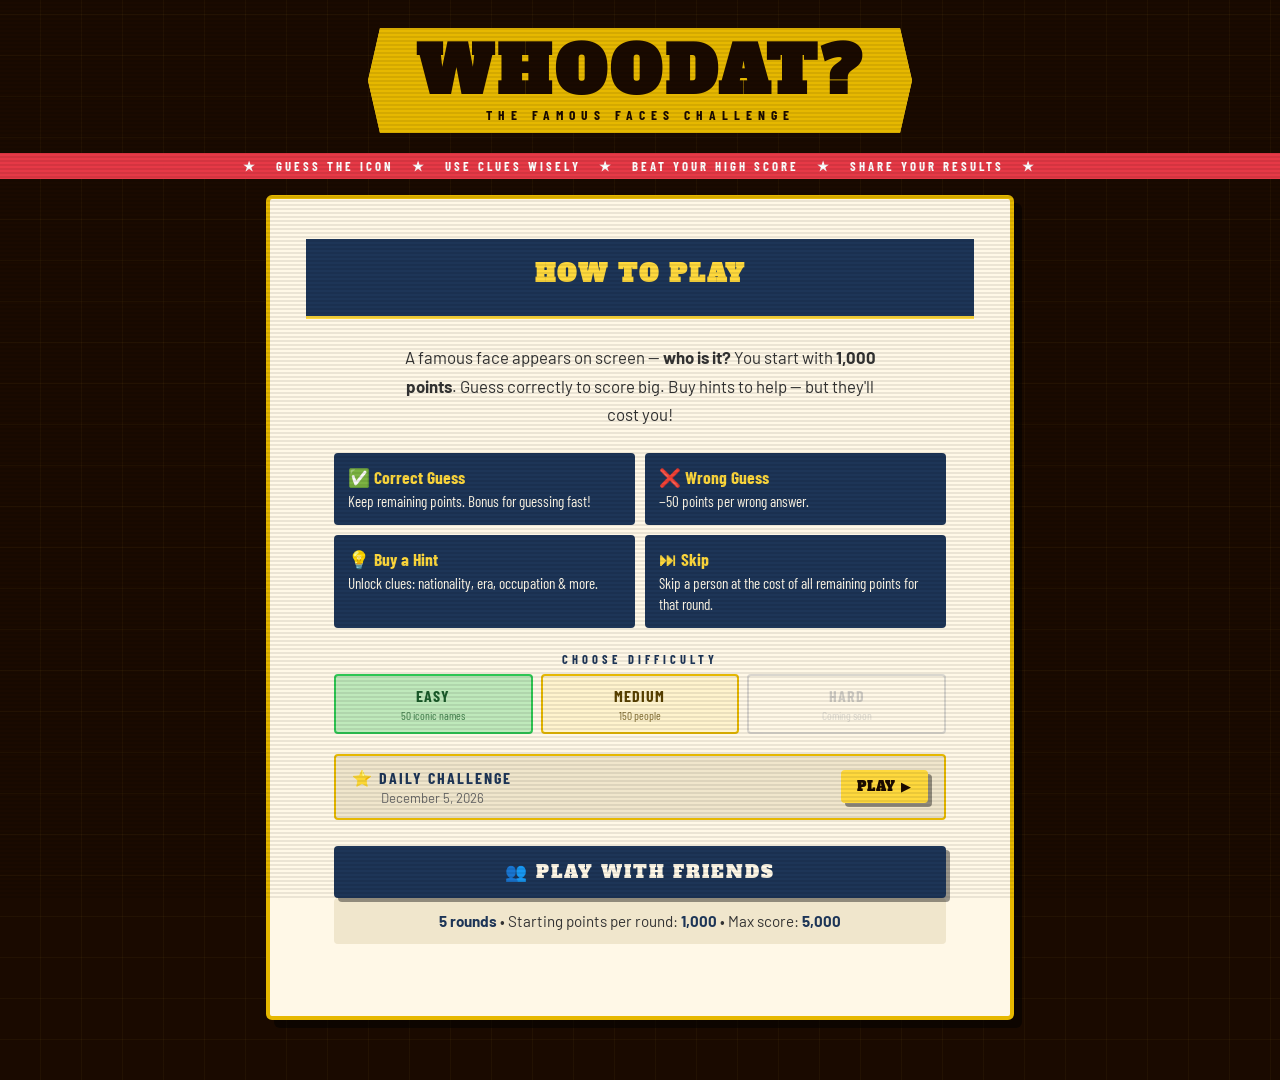
==== index.html @ 3fcac56b "move difficulty indicator, navigating home clears url" ====
<!DOCTYPE html>
<html lang="en">
<head>
<meta charset="UTF-8">
<meta name="viewport" content="width=device-width, initial-scale=1.0">
<title>WHOODAT?</title>
<link rel="icon" type="image/svg+xml" href="favicon.svg">
<link rel="preconnect" href="https://fonts.googleapis.com">
<link href="https://fonts.googleapis.com/css2?family=Alfa+Slab+One&family=Barlow+Condensed:wght@400;600;700&family=Barlow:wght@400;500&display=swap" rel="stylesheet">
<link rel="stylesheet" href="styles.css">
</head>
<body>

<header onclick="goHome()" style="cursor:pointer;">
  <div class="header-inner">
    <div class="h1-wrap">
      <h1>WHOODAT?</h1>
      <div class="subtitle">The Famous Faces Challenge</div>
    </div>
  </div>
</header>

<div class="ticker">★ &nbsp; Guess The Icon &nbsp; ★ &nbsp; Use Clues Wisely &nbsp; ★ &nbsp; Beat Your High Score &nbsp; ★ &nbsp; Share Your Results &nbsp; ★</div>

<div id="app">

  <!-- WELCOME SCREEN -->
  <div id="screen-welcome" class="screen active">
    <div class="card mt-16">
      <div style="background:var(--blue);padding:18px 24px 14px;border-bottom:3px solid var(--gold);">
        <h2 style="font-family:'Alfa Slab One',serif;font-size:1.5rem;color:var(--gold);letter-spacing:2px;text-transform:uppercase;">How To Play</h2>
      </div>
      <div style="padding:24px 28px 32px">
        <p style="color:#333;font-size:1.05rem;line-height:1.7;margin-bottom:18px;">
          A famous face appears on screen — <strong>who is it?</strong> You start with <strong>1,000 points</strong>. Guess correctly to score big. Buy hints to help — but they'll cost you!
        </p>
        <div class="rules-grid">
          <div class="rule-box">
            <strong>✅ Correct Guess</strong>
            Keep remaining points. Bonus for guessing fast!
          </div>
          <div class="rule-box">
            <strong>❌ Wrong Guess</strong>
            −50 points per wrong answer.
          </div>
          <div class="rule-box">
            <strong>💡 Buy a Hint</strong>
            Unlock clues: nationality, era, occupation &amp; more.
          </div>
          <div class="rule-box">
            <strong>⏭ Skip</strong>
            Skip a person at the cost of all remaining points for that round.
          </div>
        </div>
        <div class="difficulty-label">Choose Difficulty</div>
        <div class="difficulty-picker">
          <button class="diff-btn diff-easy active" id="diff-easy" onclick="selectDifficulty('easy')">
            <span class="diff-name">Easy</span>
            <span class="diff-desc">50 iconic names</span>
          </button>
          <button class="diff-btn diff-medium" id="diff-medium" onclick="selectDifficulty('medium')">
            <span class="diff-name">Medium</span>
            <span class="diff-desc">150 people</span>
          </button>
          <button class="diff-btn diff-hard" id="diff-hard" disabled>
            <span class="diff-name">Hard</span>
            <span class="diff-desc">Coming soon</span>
          </button>
        </div>
        <div class="daily-box">
          <div class="daily-box-inner">
            <div>
              <div class="daily-title">⭐ Daily Challenge</div>
              <div id="daily-date" class="daily-date-str"></div>
            </div>
            <button class="btn btn-gold btn-sm" onclick="startDailyChallenge()">Play ▶</button>
          </div>
        </div>
        <button class="btn btn-blue pwf-home-btn" onclick="openPwfModal()">👥 Play with Friends</button>
        <div style="background:var(--cream-dark);border-radius:4px;padding:14px 18px;font-size:0.95rem;color:#333;">
          <strong style="color:var(--blue);">5 rounds</strong> • Starting points per round: <strong style="color:var(--blue);">1,000</strong> • Max score: <strong style="color:var(--blue);">5,000</strong>
        </div>
      </div>
    </div>
  </div>

  <!-- GAME SCREEN -->
  <div id="screen-game" class="screen">
    <div class="compact-game-header" onclick="goHome()" style="cursor:pointer;">WHOODAT?</div>
    <div id="scorebar">
      <div class="score-item"><span id="game-diff-badge" class="game-diff-badge"></span></div>
      <div class="score-item">Round <span id="sb-round">1</span>/5</div>
      <div class="score-item">Points: <span id="sb-pts">1000</span></div>
      <div class="score-item">Total: <span id="sb-total">0</span></div>
    </div>

    <div class="card" style="position:relative;">
      <div class="photo-section">
        <div class="photo-loading" id="photo-loading">Loading…</div>
        <img id="person-photo" src="" alt="Who is this?" style="display:none;" />
        <div class="round-badge" id="round-badge">Round 1 / 5</div>
      </div>
      <div id="feedback-overlay">
        <div class="feedback-emoji" id="feedback-emoji">🎉</div>
        <div class="feedback-text" id="feedback-text">Correct!</div>
        <div class="feedback-name" id="feedback-name"></div>
        <button class="btn btn-gold" onclick="nextRound()">Press any key to continue ▶</button>
      </div>
      <div class="game-body">
        <div class="hints-label">Unlock Hints</div>
        <div class="hints-grid" id="hints-grid"></div>
        <div class="guess-area">
          <input type="text" id="guess-input" placeholder="Start typing a name…" autocomplete="off" />
          <button class="btn btn-gold btn-sm" onclick="submitGuess()" style="white-space:nowrap;">Guess!</button>
          <div id="autocomplete-list"></div>
        </div>
        <div class="wrong-guesses" id="wrong-guesses"></div>
        <div class="round-actions">
          <button class="skip-link" onclick="skipRound()">⏭ Skip (forfeit round points)</button>
          <button class="skip-link start-over-link" onclick="goHome()">↺ Start Over</button>
        </div>
      </div>
    </div>
  </div>

  <!-- END SCREEN -->
  <div id="screen-end" class="screen">
    <div class="card mt-16">
      <div style="background:var(--blue);padding:18px 24px 14px;border-bottom:3px solid var(--gold);display:flex;align-items:center;justify-content:space-between;flex-wrap:wrap;gap:8px;">
        <div class="end-title">Game Over!</div>
        <div id="end-difficulty-badge" style="font-family:'Barlow Condensed',sans-serif;font-size:0.78rem;font-weight:700;letter-spacing:3px;text-transform:uppercase;padding:4px 12px;border-radius:3px;border:2px solid;"></div>
      </div>
      <div style="padding:24px 28px 32px;text-align:center;">
        <div class="final-score-block">
          <div class="final-score-label">Final Score</div>
          <div class="final-score-value" id="end-score">0</div>
          <div style="font-family:'Barlow Condensed',sans-serif;font-size:0.85rem;color:var(--gold);letter-spacing:2px;" id="end-grade"></div>
        </div>
        <div class="results-list" id="results-list"></div>
        <button class="btn btn-gold" id="share-copy-btn" onclick="copyShareUrl()" style="width:100%;margin-bottom:8px;">📋 Share Your Results</button>
        <div id="end-daily-share" style="display:none;margin-bottom:16px;">
          <button class="btn btn-gold" style="width:100%;" onclick="copyDailyUrl(this)">🏆 Challenge friends to today's Daily</button>
        </div>
        <div class="end-play-again-label">Play Again</div>
        <div class="difficulty-picker">
          <button class="diff-btn diff-easy" onclick="selectDifficulty('easy')">
            <span class="diff-name">Easy</span>
            <span class="diff-desc">50 iconic names</span>
          </button>
          <button class="diff-btn diff-medium" onclick="selectDifficulty('medium')">
            <span class="diff-name">Medium</span>
            <span class="diff-desc">150 people</span>
          </button>
          <button class="diff-btn diff-hard" disabled>
            <span class="diff-name">Hard</span>
            <span class="diff-desc">Coming soon</span>
          </button>
        </div>
        <button class="btn btn-blue btn-sm" onclick="goHome()" style="margin-top:4px;">🏠 Home</button>
      </div>
    </div>
  </div>

  <!-- RECAP SCREEN (shared URL) -->
  <div id="screen-recap" class="screen">
    <div class="card mt-16">
      <div style="background:var(--blue);padding:18px 24px 14px;border-bottom:3px solid var(--gold);">
        <h2>Shared Result</h2>
      </div>
      <div style="padding:24px 28px 32px;" id="recap-body"></div>
    </div>
  </div>

</div>

<!-- PLAY WITH FRIENDS MODAL -->
<div id="pwf-modal" class="modal-overlay" style="display:none;" onclick="if(event.target===this)closePwfModal()">
  <div class="modal-card">
    <div class="modal-header">
      <h2 style="font-family:'Alfa Slab One',serif;font-size:1.3rem;color:var(--gold);letter-spacing:2px;text-transform:uppercase;margin:0;">Play with Friends</h2>
      <button class="modal-close" onclick="closePwfModal()">✕</button>
    </div>
    <div class="modal-body">
      <p style="color:#444;font-size:0.95rem;margin:0 0 14px;">Everyone who plays this link gets the same people — compare scores!</p>
      <div style="margin-bottom:12px;">
        <div class="difficulty-label" style="margin-bottom:8px;">Difficulty</div>
        <div class="difficulty-picker" style="margin-bottom:0;">
          <button class="diff-btn diff-easy pwf-diff-btn active" onclick="setPwfDifficulty('easy')">
            <span class="diff-name">Easy</span>
            <span class="diff-desc">50 iconic names</span>
          </button>
          <button class="diff-btn diff-medium pwf-diff-btn" onclick="setPwfDifficulty('medium')">
            <span class="diff-name">Medium</span>
            <span class="diff-desc">150 people</span>
          </button>
        </div>
      </div>
      <div class="pwf-link-row">
        <input type="text" id="pwf-link-input" class="pwf-link-input" readonly />
        <button class="btn btn-gold btn-sm" onclick="copyPwfLink(this)">Copy</button>
      </div>
      <button class="btn btn-gold" onclick="startPwfGame()" style="width:100%;margin-top:12px;">▶ Play Now</button>
    </div>
  </div>
</div>

<script src="game.js"></script>
</body>
</html>
---- styles.css ----
:root {
  --gold: #FFD93D;
  --gold-dark: #E6B800;
  --red: #E63946;
  --red-dark: #C1121F;
  --green: #2DC653;
  --blue: #1D3557;
  --blue-light: #457B9D;
  --cream: #FFF8E7;
  --cream-dark: #F0E6CC;
  --text-dark: #1A0A00;
  --shadow: rgba(0,0,0,0.4);
}

* { box-sizing: border-box; margin: 0; padding: 0; }

body {
  font-family: 'Barlow', sans-serif;
  background-color: #1A0A00;
  background-image:
    repeating-linear-gradient(0deg, transparent, transparent 40px, rgba(255,217,61,0.04) 40px, rgba(255,217,61,0.04) 41px),
    repeating-linear-gradient(90deg, transparent, transparent 40px, rgba(255,217,61,0.04) 40px, rgba(255,217,61,0.04) 41px);
  min-height: 100vh;
  color: var(--cream);
  overflow-x: hidden;
}

/* ── SCANLINE OVERLAY ── */
body::before {
  content: '';
  position: fixed; inset: 0;
  background: repeating-linear-gradient(0deg, transparent, transparent 2px, rgba(0,0,0,0.08) 2px, rgba(0,0,0,0.08) 4px);
  pointer-events: none;
  z-index: 9999;
}

/* ── HEADER ── */
header {
  text-align: center;
  padding: 28px 20px 20px;
  position: relative;
}
.header-inner {
  display: inline-block;
  background: var(--gold);
  color: var(--text-dark);
  padding: 12px 48px 10px;
  clip-path: polygon(12px 0%, calc(100% - 12px) 0%, 100% 50%, calc(100% - 12px) 100%, 12px 100%, 0% 50%);
  position: relative;
}
.header-inner::before {
  content: '';
  position: absolute; inset: -4px;
  background: var(--gold-dark);
  clip-path: polygon(12px 0%, calc(100% - 12px) 0%, 100% 50%, calc(100% - 12px) 100%, 12px 100%, 0% 50%);
  z-index: -1;
}
h1 {
  font-family: 'Alfa Slab One', serif;
  font-size: clamp(2.2rem, 6vw, 4rem);
  letter-spacing: 4px;
  text-transform: uppercase;
  line-height: 1;
}
.subtitle {
  font-family: 'Barlow Condensed', sans-serif;
  font-size: 0.85rem;
  font-weight: 700;
  letter-spacing: 6px;
  text-transform: uppercase;
  margin-top: 2px;
}

/* ── MAIN CONTAINER ── */
#app {
  max-width: 780px;
  margin: 0 auto;
  padding: 0 16px 60px;
}

/* ── SCREENS ── */
.screen { display: none; animation: fadeIn 0.35s ease; }
.screen.active { display: block; }
@keyframes fadeIn { from { opacity: 0; transform: translateY(10px); } to { opacity: 1; transform: translateY(0); } }

/* ── SCOREBOARD BAR ── */
#scorebar {
  display: none;
  background: var(--blue);
  border: 3px solid var(--gold);
  border-radius: 4px;
  padding: 6px 16px;
  margin: 6px 0;
  align-items: center;
  justify-content: space-between;
  flex-wrap: wrap;
  gap: 8px;
}
#scorebar.visible { display: flex; }
.scorebar-home {
  background: none;
  border: 1px solid rgba(255,217,61,0.4);
  border-radius: 3px;
  color: var(--gold);
  font-size: 1rem;
  padding: 4px 8px;
  cursor: pointer;
  line-height: 1;
  transition: background 0.15s;
}
.scorebar-home:hover { background: rgba(255,217,61,0.12); }
.score-item {
  font-family: 'Barlow Condensed', sans-serif;
  font-weight: 700;
  font-size: 1rem;
  letter-spacing: 1px;
  text-transform: uppercase;
}
.score-item span {
  font-family: 'Alfa Slab One', serif;
  font-size: 1.5rem;
  color: var(--gold);
  display: inline-block;
  min-width: 2ch;
  text-align: right;
}

/* ── CARD ── */
.card {
  background: var(--cream);
  color: var(--text-dark);
  border-radius: 6px;
  border: 4px solid var(--gold-dark);
  box-shadow: 8px 8px 0 rgba(0,0,0,0.5);
  overflow: hidden;
  position: relative;
}

/* ── WELCOME SCREEN ── */
#screen-welcome .card { padding: 40px 36px; text-align: center; }
#screen-welcome h2 {
  font-family: 'Alfa Slab One', serif;
  font-size: 2rem;
  color: var(--red);
  text-transform: uppercase;
  letter-spacing: 2px;
  margin-bottom: 12px;
}
#screen-welcome p {
  font-size: 1.05rem;
  line-height: 1.7;
  color: #333;
  margin-bottom: 10px;
  max-width: 500px;
  margin-left: auto; margin-right: auto;
}
.rules-grid {
  display: grid;
  grid-template-columns: 1fr 1fr;
  gap: 10px;
  margin: 24px 0;
  text-align: left;
}
.rule-box {
  background: var(--blue);
  color: var(--cream);
  border-radius: 4px;
  padding: 12px 14px;
  font-family: 'Barlow Condensed', sans-serif;
  font-size: 0.95rem;
  line-height: 1.4;
}
.rule-box strong {
  display: block;
  font-size: 1.1rem;
  color: var(--gold);
  margin-bottom: 2px;
}

/* ── BUTTONS ── */
.btn {
  display: inline-block;
  font-family: 'Alfa Slab One', serif;
  font-size: 1.1rem;
  letter-spacing: 2px;
  text-transform: uppercase;
  padding: 14px 36px;
  border: none;
  border-radius: 4px;
  cursor: pointer;
  transition: transform 0.1s, box-shadow 0.1s;
  box-shadow: 4px 4px 0 rgba(0,0,0,0.4);
  text-decoration: none;
}
.btn:active { transform: translate(2px,2px); box-shadow: 2px 2px 0 rgba(0,0,0,0.4); }
.btn-gold { background: var(--gold); color: var(--text-dark); }
.btn-gold:hover { background: var(--gold-dark); }
.btn-red { background: var(--red); color: #fff; }
.btn-red:hover { background: var(--red-dark); }
.btn-blue { background: var(--blue); color: var(--cream); }
.btn-blue:hover { background: var(--blue-light); }
.btn-green { background: var(--green); color: #fff; }
.btn-sm {
  font-size: 0.8rem;
  padding: 8px 16px;
  letter-spacing: 1px;
}

/* ── DIFFICULTY PICKER ── */
.difficulty-label {
  font-family: 'Barlow Condensed', sans-serif;
  font-weight: 700;
  font-size: 0.78rem;
  letter-spacing: 4px;
  text-transform: uppercase;
  color: var(--blue);
  margin: 20px 0 8px;
}
.difficulty-picker {
  display: grid;
  grid-template-columns: 1fr 1fr 1fr;
  gap: 8px;
  margin-bottom: 20px;
}
.diff-btn {
  display: flex;
  flex-direction: column;
  align-items: center;
  gap: 3px;
  padding: 10px 8px;
  border-radius: 4px;
  border: 2px solid;
  background: none;
  cursor: pointer;
  transition: background 0.15s, border-color 0.15s;
  font-family: 'Barlow Condensed', sans-serif;
}
.diff-btn .diff-name {
  font-size: 1rem;
  font-weight: 700;
  letter-spacing: 1px;
  text-transform: uppercase;
}
.diff-btn .diff-desc {
  font-size: 0.72rem;
  opacity: 0.75;
}
.diff-btn.diff-easy         { border-color: #5ecf7a; background: rgba(45,198,83,0.12); color: #1a5c2a; }
.diff-btn.diff-easy:hover   { background: rgba(45,198,83,0.22); }
.diff-btn.diff-easy.active  { background: rgba(45,198,83,0.30); border-color: var(--green); }
.diff-btn.diff-medium         { border-color: var(--gold-dark); background: rgba(255,217,61,0.15); color: #5a4200; }
.diff-btn.diff-medium:hover   { background: rgba(255,217,61,0.28); }
.diff-btn.diff-medium.active  { background: rgba(255,217,61,0.38); border-color: var(--gold); }
.diff-btn.diff-hard { border-color: #bbb; color: #aaa; cursor: not-allowed; opacity: 0.55; }

/* ── END SCREEN PLAY AGAIN ── */
.end-play-again-label {
  font-family: 'Alfa Slab One', serif;
  font-size: 1.4rem;
  letter-spacing: 2px;
  text-transform: uppercase;
  color: var(--blue);
  margin: 24px 0 10px;
}

/* ── DAILY CHALLENGE BOX ── */
.daily-box {
  border: 2px solid var(--gold-dark);
  border-radius: 4px;
  background: var(--cream-dark);
  padding: 12px 16px;
  margin-bottom: 16px;
}
.daily-box-inner {
  display: flex;
  align-items: center;
  justify-content: space-between;
  gap: 12px;
}
.daily-title {
  font-family: 'Barlow Condensed', sans-serif;
  font-weight: 700;
  font-size: 1rem;
  letter-spacing: 2px;
  text-transform: uppercase;
  color: var(--blue);
}
.daily-date-str {
  font-family: 'Barlow', sans-serif;
  font-size: 0.82rem;
  color: #666;
  margin-top: 2px;
}

/* ── IN-GAME COMPACT MODE ── */
body.in-game header,
body.in-game .ticker { display: none; }
body.in-game #app { padding-top: 0; padding-bottom: 12px; }

.compact-game-header {
  display: none;
}
body.in-game .compact-game-header {
  display: block;
  font-family: 'Alfa Slab One', serif;
  font-size: 1rem;
  letter-spacing: 4px;
  text-transform: uppercase;
  color: var(--gold);
  text-align: center;
  padding: 6px 0 2px;
}

/* ── GAME SCREEN ── */
#screen-game .card { padding: 0; }

.photo-section {
  position: relative;
  background: #111;
  min-height: 200px;
  max-height: 38vh;
  display: flex;
  align-items: center;
  justify-content: center;
  overflow: hidden;
}
#person-photo {
  max-width: 100%;
  max-height: 38vh;
  width: auto;
  height: auto;
  object-fit: contain;
  display: block;
  transition: filter 0.4s ease;
}
.photo-loading {
  position: absolute; inset: 0;
  display: flex; align-items: center; justify-content: center;
  background: #111;
  font-family: 'Alfa Slab One', serif;
  font-size: 1.2rem;
  letter-spacing: 3px;
  color: var(--gold);
  animation: pulse 1.2s infinite;
}
@keyframes pulse { 0%,100%{opacity:1} 50%{opacity:0.4} }

.round-badge {
  position: absolute;
  top: 12px; right: 12px;
  background: var(--gold);
  color: var(--text-dark);
  font-family: 'Alfa Slab One', serif;
  font-size: 0.85rem;
  padding: 4px 12px;
  border-radius: 2px;
  letter-spacing: 1px;
}

.game-body { padding: 10px 16px 12px; }

/* ── HINTS SECTION ── */
.hints-label {
  font-family: 'Barlow Condensed', sans-serif;
  font-weight: 700;
  font-size: 0.75rem;
  letter-spacing: 4px;
  text-transform: uppercase;
  color: var(--blue);
  margin-bottom: 6px;
}
.hints-grid {
  display: grid;
  grid-template-columns: repeat(3, 1fr);
  gap: 6px;
  margin-bottom: 10px;
}
.hint-chip {
  border: 2px solid;
  border-radius: 4px;
  padding: 5px 10px;
  font-family: 'Barlow Condensed', sans-serif;
  font-size: 0.9rem;
  font-weight: 600;
  cursor: pointer;
  transition: all 0.15s;
  display: flex;
  flex-direction: column;
  gap: 2px;
}
.hint-chip.locked {
  border-color: var(--blue-light);
  background: rgba(29,53,87,0.08);
  color: var(--blue);
}
.hint-chip.locked:hover { background: rgba(29,53,87,0.15); }
.hint-chip.unlocked {
  border-color: var(--green);
  background: rgba(45,198,83,0.1);
  color: #1a5c2a;
  cursor: default;
}
.hint-chip-wide { grid-column: 1 / -1; }
.hint-cost {
  font-size: 0.72rem;
  font-weight: 700;
  letter-spacing: 1px;
  opacity: 0.7;
}
.hint-value {
  font-size: 1rem;
  font-weight: 700;
  word-break: break-word;
}

/* ── GUESS SECTION ── */
.guess-label {
  font-family: 'Barlow Condensed', sans-serif;
  font-weight: 700;
  font-size: 0.8rem;
  letter-spacing: 4px;
  text-transform: uppercase;
  color: var(--blue);
  margin-bottom: 8px;
}
.guess-area {
  display: flex;
  gap: 10px;
  position: relative;
}
#guess-input {
  flex: 1;
  font-family: 'Barlow', sans-serif;
  font-size: 1.1rem;
  padding: 8px 12px;
  border: 3px solid var(--blue);
  border-radius: 4px;
  outline: none;
  background: var(--cream);
  color: var(--text-dark);
  transition: border-color 0.2s;
}
#guess-input:focus { border-color: var(--gold-dark); }
#guess-input.wrong { border-color: var(--red); animation: shake 0.35s; }
@keyframes shake {
  0%,100%{transform:translateX(0)} 20%{transform:translateX(-6px)} 60%{transform:translateX(6px)}
}
#guess-input.correct { border-color: var(--green); }

/* ── AUTOCOMPLETE ── */
#autocomplete-list {
  position: absolute;
  top: 100%; left: 0; right: 80px;
  background: var(--cream);
  border: 3px solid var(--blue);
  border-top: none;
  border-radius: 0 0 4px 4px;
  z-index: 100;
  max-height: 200px;
  overflow-y: auto;
  display: none;
}
#autocomplete-list.open { display: block; }
.ac-item {
  padding: 9px 14px;
  font-size: 1rem;
  color: var(--text-dark);
  cursor: pointer;
  font-family: 'Barlow', sans-serif;
  border-bottom: 1px solid rgba(0,0,0,0.06);
  transition: background 0.1s;
}
.ac-item:hover, .ac-item.selected { background: var(--gold); }
.ac-item mark { background: none; font-weight: 700; color: var(--red); }

.wrong-guesses {
  margin-top: 6px;
  font-family: 'Barlow Condensed', sans-serif;
  font-size: 0.9rem;
  color: var(--red-dark);
  min-height: 20px;
}

/* ── FEEDBACK OVERLAY ── */
#feedback-overlay {
  display: none;
  position: absolute; inset: 0;
  align-items: center; justify-content: center;
  flex-direction: column;
  background: rgba(26,10,0,0.85);
  z-index: 50;
  animation: fadeIn 0.2s;
}
#feedback-overlay.show { display: flex; }
.feedback-emoji { font-size: 4rem; line-height: 1; }
.feedback-text {
  font-family: 'Alfa Slab One', serif;
  font-size: 2rem;
  letter-spacing: 3px;
  text-transform: uppercase;
  margin: 10px 0;
}
.feedback-text.correct { color: var(--green); }
.feedback-text.wrong { color: var(--red); }
.feedback-name {
  font-family: 'Barlow Condensed', sans-serif;
  font-size: 1.1rem;
  letter-spacing: 2px;
  color: var(--cream);
  margin-bottom: 20px;
}

/* ── END SCREEN ── */
#screen-end .card { padding: 36px 30px; text-align: center; }
.end-title {
  font-family: 'Alfa Slab One', serif;
  font-size: 2.4rem;
  color: var(--red);
  letter-spacing: 3px;
  text-transform: uppercase;
}
.final-score-block {
  background: var(--blue);
  border: 4px solid var(--gold);
  border-radius: 6px;
  padding: 20px;
  margin: 20px 0;
  display: inline-block;
  min-width: 200px;
}
.final-score-label {
  font-family: 'Barlow Condensed', sans-serif;
  font-weight: 700;
  font-size: 0.8rem;
  letter-spacing: 4px;
  text-transform: uppercase;
  color: var(--gold);
}
.final-score-value {
  font-family: 'Alfa Slab One', serif;
  font-size: 4rem;
  color: #fff;
  line-height: 1.1;
}
.results-list {
  text-align: left;
  margin: 20px 0;
  display: flex;
  flex-direction: column;
  gap: 8px;
}
.result-row {
  background: rgba(29,53,87,0.08);
  border-left: 4px solid;
  padding: 10px 14px;
  border-radius: 0 4px 4px 0;
  font-family: 'Barlow Condensed', sans-serif;
  font-size: 1rem;
}
.result-row.r-correct { border-color: var(--green); }
.result-row.r-wrong { border-color: var(--red); }
.result-row .r-name { font-weight: 700; font-size: 1.1rem; color: var(--blue); }
.result-row .r-detail { font-size: 0.85rem; color: #555; }

.share-box {
  background: var(--cream-dark);
  border: 2px dashed var(--gold-dark);
  border-radius: 4px;
  padding: 14px 18px;
  margin: 20px 0;
  text-align: left;
}
.share-box label {
  font-family: 'Barlow Condensed', sans-serif;
  font-weight: 700;
  font-size: 0.78rem;
  letter-spacing: 3px;
  text-transform: uppercase;
  color: var(--blue);
  display: block;
  margin-bottom: 6px;
}
.share-url {
  font-size: 0.78rem;
  font-family: monospace;
  background: #fff;
  border: 1px solid #ccc;
  border-radius: 3px;
  padding: 6px 10px;
  width: 100%;
  word-break: break-all;
  color: var(--text-dark);
  cursor: text;
  user-select: all;
}
.end-actions { display: flex; gap: 12px; justify-content: center; flex-wrap: wrap; margin-top: 20px; }

/* ── RESULTS RECAP (from shared URL) ── */
#screen-recap .card { padding: 36px 30px; }
#screen-recap h2 {
  font-family: 'Alfa Slab One', serif;
  font-size: 1.8rem;
  color: var(--red);
  text-transform: uppercase;
  letter-spacing: 2px;
  margin-bottom: 6px;
  text-align: center;
}

/* ── LOADING SPINNER ── */
.spinner {
  width: 40px; height: 40px;
  border: 4px solid rgba(255,217,61,0.3);
  border-top-color: var(--gold);
  border-radius: 50%;
  animation: spin 0.8s linear infinite;
  margin: 20px auto;
}
@keyframes spin { to { transform: rotate(360deg); } }

/* ── MISC ── */
.text-center { text-align: center; }
.mt-16 { margin-top: 16px; }
.mt-8 { margin-top: 8px; }
.ticker {
  background: var(--red);
  color: #fff;
  font-family: 'Barlow Condensed', sans-serif;
  font-weight: 700;
  font-size: 0.8rem;
  letter-spacing: 3px;
  text-transform: uppercase;
  padding: 5px 0;
  text-align: center;
  overflow: hidden;
  white-space: nowrap;
}
.round-actions {
  display: flex;
  justify-content: space-between;
  gap: 8px;
  margin-top: 8px;
}
.start-over-link { color: var(--red-dark); }
.start-over-link:hover { color: var(--red); }
.skip-link {
  font-family: 'Barlow Condensed', sans-serif;
  font-size: 0.9rem;
  font-weight: 700;
  letter-spacing: 2px;
  text-transform: uppercase;
  color: var(--blue-light);
  background: none;
  border: none;
  cursor: pointer;
  padding: 8px;
  margin-top: 8px;
  display: block;
  text-align: center;
  text-decoration: underline;
  text-underline-offset: 3px;
}
.skip-link:hover { color: var(--red); }

/* ── GAME DIFFICULTY BADGE (scorebar) ── */
.game-diff-badge {
  font-family: 'Barlow Condensed', sans-serif;
  font-size: 0.78rem;
  font-weight: 700;
  letter-spacing: 2px;
  text-transform: uppercase;
}

/* ── PLAY WITH FRIENDS HOME BUTTON ── */
.pwf-home-btn {
  width: 100%;
  margin-top: 10px;
}

/* ── MODAL ── */
.modal-overlay {
  position: fixed;
  inset: 0;
  background: rgba(0,0,0,0.75);
  display: flex;
  align-items: center;
  justify-content: center;
  z-index: 10000;
  padding: 16px;
}
.modal-card {
  background: var(--cream);
  border-radius: 6px;
  width: 100%;
  max-width: 420px;
  overflow: hidden;
  box-shadow: 0 8px 40px rgba(0,0,0,0.6);
}
.modal-header {
  background: var(--blue);
  padding: 16px 20px 14px;
  border-bottom: 3px solid var(--gold);
  display: flex;
  align-items: center;
  justify-content: space-between;
}
.modal-close {
  background: none;
  border: none;
  color: var(--cream);
  font-size: 1.2rem;
  cursor: pointer;
  padding: 4px 8px;
  line-height: 1;
  opacity: 0.7;
}
.modal-close:hover { opacity: 1; }
.modal-body {
  padding: 20px 24px 24px;
  color: var(--text-dark);
}
.pwf-link-row {
  display: flex;
  gap: 8px;
  align-items: center;
}
.pwf-link-input {
  flex: 1;
  font-family: 'Barlow Condensed', sans-serif;
  font-size: 0.85rem;
  padding: 8px 10px;
  border: 2px solid var(--cream-dark);
  border-radius: 4px;
  background: #fff;
  color: var(--text-dark);
  overflow: hidden;
  text-overflow: ellipsis;
  white-space: nowrap;
}
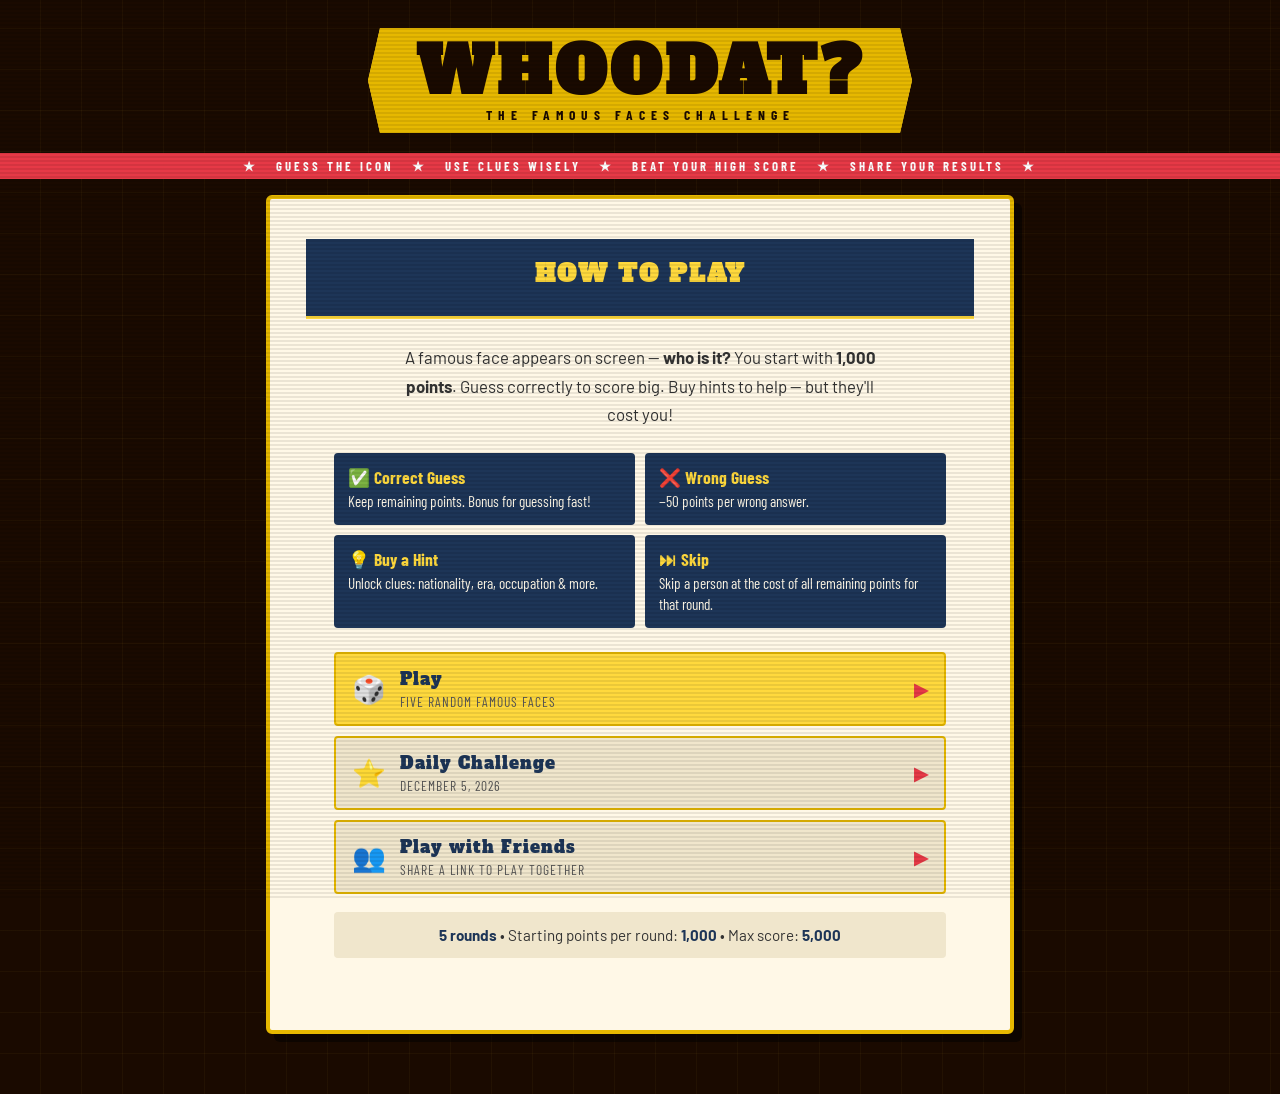
==== commit bf17d6a0: "remove difficulties, squash to default gamemode" ====
--- a/index.html
+++ b/index.html
@@ -52,31 +52,32 @@
             Skip a person at the cost of all remaining points for that round.
           </div>
         </div>
-        <div class="difficulty-label">Choose Difficulty</div>
-        <div class="difficulty-picker">
-          <button class="diff-btn diff-easy active" id="diff-easy" onclick="selectDifficulty('easy')">
-            <span class="diff-name">Easy</span>
-            <span class="diff-desc">50 iconic names</span>
+        <div class="mode-cards">
+          <button class="mode-card mode-card-primary" onclick="playRandom()">
+            <span class="mode-icon">🎲</span>
+            <span class="mode-text">
+              <span class="mode-title">Play</span>
+              <span class="mode-desc">Five random famous faces</span>
+            </span>
+            <span class="mode-arrow">▶</span>
           </button>
-          <button class="diff-btn diff-medium" id="diff-medium" onclick="selectDifficulty('medium')">
-            <span class="diff-name">Medium</span>
-            <span class="diff-desc">150 people</span>
+          <button class="mode-card" onclick="startDailyChallenge()">
+            <span class="mode-icon">⭐</span>
+            <span class="mode-text">
+              <span class="mode-title">Daily Challenge</span>
+              <span class="mode-desc" id="daily-date">…</span>
+            </span>
+            <span class="mode-arrow">▶</span>
           </button>
-          <button class="diff-btn diff-hard" id="diff-hard" disabled>
-            <span class="diff-name">Hard</span>
-            <span class="diff-desc">Coming soon</span>
+          <button class="mode-card" onclick="openPwfModal()">
+            <span class="mode-icon">👥</span>
+            <span class="mode-text">
+              <span class="mode-title">Play with Friends</span>
+              <span class="mode-desc">Share a link to play together</span>
+            </span>
+            <span class="mode-arrow">▶</span>
           </button>
         </div>
-        <div class="daily-box">
-          <div class="daily-box-inner">
-            <div>
-              <div class="daily-title">⭐ Daily Challenge</div>
-              <div id="daily-date" class="daily-date-str"></div>
-            </div>
-            <button class="btn btn-gold btn-sm" onclick="startDailyChallenge()">Play ▶</button>
-          </div>
-        </div>
-        <button class="btn btn-blue pwf-home-btn" onclick="openPwfModal()">👥 Play with Friends</button>
         <div style="background:var(--cream-dark);border-radius:4px;padding:14px 18px;font-size:0.95rem;color:#333;">
           <strong style="color:var(--blue);">5 rounds</strong> • Starting points per round: <strong style="color:var(--blue);">1,000</strong> • Max score: <strong style="color:var(--blue);">5,000</strong>
         </div>
@@ -88,7 +89,7 @@
   <div id="screen-game" class="screen">
     <div class="compact-game-header" onclick="goHome()" style="cursor:pointer;">WHOODAT?</div>
     <div id="scorebar">
-      <div class="score-item"><span id="game-diff-badge" class="game-diff-badge"></span></div>
+      <div class="score-item" style="display:none;"><span id="game-mode-badge" class="game-mode-badge"></span></div>
       <div class="score-item">Round <span id="sb-round">1</span>/5</div>
       <div class="score-item">Points: <span id="sb-pts">1000</span></div>
       <div class="score-item">Total: <span id="sb-total">0</span></div>
@@ -104,21 +105,27 @@
         <div class="feedback-emoji" id="feedback-emoji">🎉</div>
         <div class="feedback-text" id="feedback-text">Correct!</div>
         <div class="feedback-name" id="feedback-name"></div>
-        <button class="btn btn-gold" onclick="nextRound()">Press any key to continue ▶</button>
-      </div>
-      <div class="game-body">
+        <button class="btn btn-gold next-btn" onclick="nextRound()">
+          Next Question ▶
+          <span class="next-btn-sub next-btn-sub-desktop">Press any key to continue</span>
+          <span class="next-btn-sub next-btn-sub-mobile">Tap to continue</span>
+        </button>
+      </div>
+      <div class="hint-section">
         <div class="hints-label">Unlock Hints</div>
         <div class="hints-grid" id="hints-grid"></div>
+      </div>
+      <div class="guess-wrap">
         <div class="guess-area">
           <input type="text" id="guess-input" placeholder="Start typing a name…" autocomplete="off" />
           <button class="btn btn-gold btn-sm" onclick="submitGuess()" style="white-space:nowrap;">Guess!</button>
           <div id="autocomplete-list"></div>
         </div>
         <div class="wrong-guesses" id="wrong-guesses"></div>
-        <div class="round-actions">
-          <button class="skip-link" onclick="skipRound()">⏭ Skip (forfeit round points)</button>
-          <button class="skip-link start-over-link" onclick="goHome()">↺ Start Over</button>
-        </div>
+      </div>
+      <div class="round-actions">
+        <button class="skip-link" onclick="skipRound()">⏭ Skip (forfeit round points)</button>
+        <button class="skip-link start-over-link" onclick="goHome()">↺ Start Over</button>
       </div>
     </div>
   </div>
@@ -128,7 +135,7 @@
     <div class="card mt-16">
       <div style="background:var(--blue);padding:18px 24px 14px;border-bottom:3px solid var(--gold);display:flex;align-items:center;justify-content:space-between;flex-wrap:wrap;gap:8px;">
         <div class="end-title">Game Over!</div>
-        <div id="end-difficulty-badge" style="font-family:'Barlow Condensed',sans-serif;font-size:0.78rem;font-weight:700;letter-spacing:3px;text-transform:uppercase;padding:4px 12px;border-radius:3px;border:2px solid;"></div>
+        <div id="end-mode-badge" style="display:none;font-family:'Barlow Condensed',sans-serif;font-size:0.78rem;font-weight:700;letter-spacing:3px;text-transform:uppercase;padding:4px 12px;border-radius:3px;border:2px solid;"></div>
       </div>
       <div style="padding:24px 28px 32px;text-align:center;">
         <div class="final-score-block">
@@ -141,22 +148,24 @@
         <div id="end-daily-share" style="display:none;margin-bottom:16px;">
           <button class="btn btn-gold" style="width:100%;" onclick="copyDailyUrl(this)">🏆 Challenge friends to today's Daily</button>
         </div>
-        <div class="end-play-again-label">Play Again</div>
-        <div class="difficulty-picker">
-          <button class="diff-btn diff-easy" onclick="selectDifficulty('easy')">
-            <span class="diff-name">Easy</span>
-            <span class="diff-desc">50 iconic names</span>
-          </button>
-          <button class="diff-btn diff-medium" onclick="selectDifficulty('medium')">
-            <span class="diff-name">Medium</span>
-            <span class="diff-desc">150 people</span>
-          </button>
-          <button class="diff-btn diff-hard" disabled>
-            <span class="diff-name">Hard</span>
-            <span class="diff-desc">Coming soon</span>
-          </button>
-        </div>
-        <button class="btn btn-blue btn-sm" onclick="goHome()" style="margin-top:4px;">🏠 Home</button>
+        <button class="btn btn-gold" onclick="playRandom()" style="width:100%;margin-bottom:8px;">▶ Play Again</button>
+        <button class="btn btn-blue btn-sm" onclick="goHome()" style="width:100%;">🏠 Home</button>
+      </div>
+    </div>
+  </div>
+
+  <!-- DAILY SPLASH SCREEN -->
+  <div id="screen-daily" class="screen">
+    <div class="card mt-16">
+      <div style="background:var(--blue);padding:18px 24px 14px;border-bottom:3px solid var(--gold);">
+        <h2 style="font-family:'Alfa Slab One',serif;font-size:1.5rem;color:var(--gold);letter-spacing:2px;text-transform:uppercase;">⭐ Daily Challenge</h2>
+      </div>
+      <div style="padding:24px 28px 32px;text-align:center;">
+        <div id="daily-splash-date" style="font-family:'Barlow Condensed',sans-serif;font-size:0.9rem;letter-spacing:3px;color:var(--blue);text-transform:uppercase;margin-bottom:16px;"></div>
+        <p style="color:#333;font-size:1.05rem;line-height:1.7;margin-bottom:12px;">A friend challenged you to today's Daily! Everyone gets the same 5 famous faces.</p>
+        <div id="daily-splash-friend-score" style="display:none;font-family:'Alfa Slab One',serif;font-size:1.4rem;color:var(--blue);margin-bottom:20px;"></div>
+        <button class="btn btn-gold" style="width:100%;margin-bottom:10px;" onclick="startDailyChallenge()">▶ Play Today's Daily</button>
+        <button class="btn btn-blue btn-sm" style="width:100%;margin-top:4px;" onclick="goHome()">🏠 Home</button>
       </div>
     </div>
   </div>
@@ -181,20 +190,7 @@
       <button class="modal-close" onclick="closePwfModal()">✕</button>
     </div>
     <div class="modal-body">
-      <p style="color:#444;font-size:0.95rem;margin:0 0 14px;">Everyone who plays this link gets the same people — compare scores!</p>
-      <div style="margin-bottom:12px;">
-        <div class="difficulty-label" style="margin-bottom:8px;">Difficulty</div>
-        <div class="difficulty-picker" style="margin-bottom:0;">
-          <button class="diff-btn diff-easy pwf-diff-btn active" onclick="setPwfDifficulty('easy')">
-            <span class="diff-name">Easy</span>
-            <span class="diff-desc">50 iconic names</span>
-          </button>
-          <button class="diff-btn diff-medium pwf-diff-btn" onclick="setPwfDifficulty('medium')">
-            <span class="diff-name">Medium</span>
-            <span class="diff-desc">150 people</span>
-          </button>
-        </div>
-      </div>
+      <p style="color:#444;font-size:0.95rem;margin:0 0 14px;">Share this link — everyone who plays it gets the same five faces. Compare scores!</p>
       <div class="pwf-link-row">
         <input type="text" id="pwf-link-input" class="pwf-link-input" readonly />
         <button class="btn btn-gold btn-sm" onclick="copyPwfLink(this)">Copy</button>
--- a/styles.css
+++ b/styles.css
@@ -206,90 +206,71 @@
   letter-spacing: 1px;
 }
 
-/* ── DIFFICULTY PICKER ── */
-.difficulty-label {
-  font-family: 'Barlow Condensed', sans-serif;
-  font-weight: 700;
-  font-size: 0.78rem;
-  letter-spacing: 4px;
-  text-transform: uppercase;
-  color: var(--blue);
-  margin: 20px 0 8px;
-}
-.difficulty-picker {
-  display: grid;
-  grid-template-columns: 1fr 1fr 1fr;
-  gap: 8px;
-  margin-bottom: 20px;
-}
-.diff-btn {
+/* ── MODE CARDS (welcome screen) ── */
+.mode-cards {
   display: flex;
   flex-direction: column;
+  gap: 10px;
+  margin: 20px 0 18px;
+}
+.mode-card {
+  display: flex;
   align-items: center;
-  gap: 3px;
-  padding: 10px 8px;
-  border-radius: 4px;
-  border: 2px solid;
-  background: none;
-  cursor: pointer;
-  transition: background 0.15s, border-color 0.15s;
-  font-family: 'Barlow Condensed', sans-serif;
-}
-.diff-btn .diff-name {
-  font-size: 1rem;
-  font-weight: 700;
-  letter-spacing: 1px;
-  text-transform: uppercase;
-}
-.diff-btn .diff-desc {
-  font-size: 0.72rem;
-  opacity: 0.75;
-}
-.diff-btn.diff-easy         { border-color: #5ecf7a; background: rgba(45,198,83,0.12); color: #1a5c2a; }
-.diff-btn.diff-easy:hover   { background: rgba(45,198,83,0.22); }
-.diff-btn.diff-easy.active  { background: rgba(45,198,83,0.30); border-color: var(--green); }
-.diff-btn.diff-medium         { border-color: var(--gold-dark); background: rgba(255,217,61,0.15); color: #5a4200; }
-.diff-btn.diff-medium:hover   { background: rgba(255,217,61,0.28); }
-.diff-btn.diff-medium.active  { background: rgba(255,217,61,0.38); border-color: var(--gold); }
-.diff-btn.diff-hard { border-color: #bbb; color: #aaa; cursor: not-allowed; opacity: 0.55; }
-
-/* ── END SCREEN PLAY AGAIN ── */
-.end-play-again-label {
-  font-family: 'Alfa Slab One', serif;
-  font-size: 1.4rem;
-  letter-spacing: 2px;
-  text-transform: uppercase;
-  color: var(--blue);
-  margin: 24px 0 10px;
-}
-
-/* ── DAILY CHALLENGE BOX ── */
-.daily-box {
+  gap: 14px;
+  width: 100%;
+  padding: 14px 16px;
   border: 2px solid var(--gold-dark);
   border-radius: 4px;
   background: var(--cream-dark);
-  padding: 12px 16px;
-  margin-bottom: 16px;
-}
-.daily-box-inner {
-  display: flex;
-  align-items: center;
-  justify-content: space-between;
-  gap: 12px;
-}
-.daily-title {
-  font-family: 'Barlow Condensed', sans-serif;
-  font-weight: 700;
-  font-size: 1rem;
-  letter-spacing: 2px;
-  text-transform: uppercase;
+  color: var(--text-dark);
+  cursor: pointer;
+  text-align: left;
+  font-family: 'Barlow', sans-serif;
+  transition: background 0.15s, border-color 0.15s, transform 0.08s;
+}
+.mode-card:hover {
+  background: rgba(255,217,61,0.32);
+  border-color: var(--gold);
+}
+.mode-card:active { transform: scale(0.985); }
+.mode-card-primary {
+  background: var(--gold);
+  border-color: var(--gold-dark);
+}
+.mode-card-primary:hover {
+  background: #FFE066;
+  border-color: var(--gold-dark);
+}
+.mode-icon {
+  font-size: 1.7rem;
+  line-height: 1;
+  flex-shrink: 0;
+}
+.mode-text {
+  flex: 1;
+  display: flex;
+  flex-direction: column;
+  gap: 2px;
+  min-width: 0;
+}
+.mode-title {
+  font-family: 'Alfa Slab One', serif;
+  font-size: 1.05rem;
   color: var(--blue);
-}
-.daily-date-str {
-  font-family: 'Barlow', sans-serif;
-  font-size: 0.82rem;
-  color: #666;
-  margin-top: 2px;
+  letter-spacing: 1px;
+}
+.mode-desc {
+  font-family: 'Barlow Condensed', sans-serif;
+  font-size: 0.85rem;
+  color: #555;
+  letter-spacing: 1px;
+  text-transform: uppercase;
+}
+.mode-arrow {
+  font-size: 1.1rem;
+  color: var(--red);
+  font-weight: 700;
+  flex-shrink: 0;
 }
 
 /* ── IN-GAME COMPACT MODE ── */
@@ -357,7 +338,8 @@
   letter-spacing: 1px;
 }
 
-.game-body { padding: 10px 16px 12px; }
+.hint-section { padding: 10px 16px 4px; }
+.guess-wrap   { padding: 4px 16px 0; }
 
 /* ── HINTS SECTION ── */
 .hints-label {
@@ -640,6 +622,7 @@
   justify-content: space-between;
   gap: 8px;
   margin-top: 8px;
+  padding: 0 16px 10px;
 }
 .start-over-link { color: var(--red-dark); }
 .start-over-link:hover { color: var(--red); }
@@ -662,19 +645,56 @@
 }
 .skip-link:hover { color: var(--red); }
 
-/* ── GAME DIFFICULTY BADGE (scorebar) ── */
-.game-diff-badge {
+/* ── NEXT QUESTION BUTTON ── */
+.next-btn {
+  display: flex;
+  flex-direction: column;
+  align-items: center;
+  gap: 2px;
+}
+.next-btn-sub {
+  font-family: 'Barlow', sans-serif;
+  font-size: 0.72rem;
+  font-weight: 400;
+  letter-spacing: 0.5px;
+  opacity: 0.75;
+  text-transform: none;
+}
+.next-btn-sub-mobile { display: none; }
+
+/* ── MOBILE ── */
+@media (max-width: 600px) {
+  /* Reorder game card: guess above photo */
+  #screen-game .card {
+    display: flex;
+    flex-direction: column;
+  }
+  #screen-game .photo-section  { order: 2; }
+  #screen-game .hint-section   { order: 3; }
+  #screen-game .guess-wrap     { order: 1; }
+  #screen-game .round-actions  { order: 4; }
+
+  /* Smaller photo so hints/actions fit without scrolling */
+  .photo-section { max-height: 26vh; min-height: 140px; }
+  #person-photo  { max-height: 26vh; }
+
+  /* Slightly larger input and tap targets */
+  #guess-input { font-size: 1rem; padding: 10px 12px; }
+  .hint-chip   { padding: 7px 10px; }
+  .ac-item     { padding: 11px 14px; }
+
+  /* Next button subtitle */
+  .next-btn-sub-desktop { display: none; }
+  .next-btn-sub-mobile  { display: block; }
+}
+
+/* ── GAME MODE BADGE (scorebar) ── */
+.game-mode-badge {
   font-family: 'Barlow Condensed', sans-serif;
   font-size: 0.78rem;
   font-weight: 700;
   letter-spacing: 2px;
   text-transform: uppercase;
-}
-
-/* ── PLAY WITH FRIENDS HOME BUTTON ── */
-.pwf-home-btn {
-  width: 100%;
-  margin-top: 10px;
 }
 
 /* ── MODAL ── */
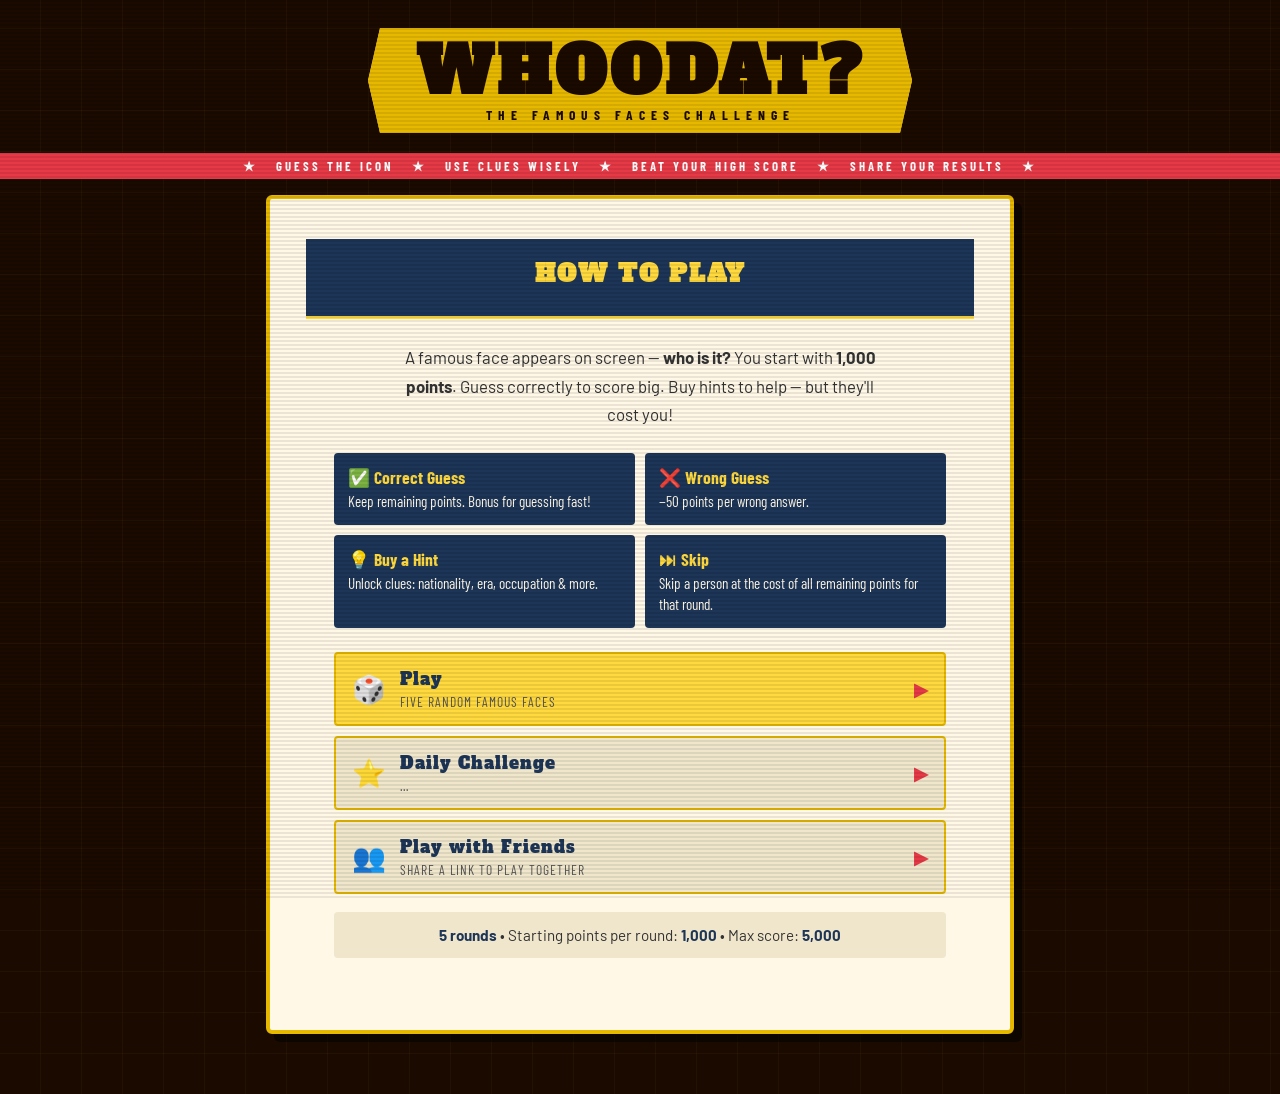
==== commit d039bd8d: "added catalogue, bug fixes, hint updates" ====
--- a/index.html
+++ b/index.html
@@ -3,7 +3,7 @@
 <head>
 <meta charset="UTF-8">
 <meta name="viewport" content="width=device-width, initial-scale=1.0">
-<title>WHOODAT?</title>
+<title>whoodat?</title>
 <link rel="icon" type="image/svg+xml" href="favicon.svg">
 <link rel="preconnect" href="https://fonts.googleapis.com">
 <link href="https://fonts.googleapis.com/css2?family=Alfa+Slab+One&family=Barlow+Condensed:wght@400;600;700&family=Barlow:wght@400;500&display=swap" rel="stylesheet">
@@ -133,23 +133,25 @@
   <!-- END SCREEN -->
   <div id="screen-end" class="screen">
     <div class="card mt-16">
-      <div style="background:var(--blue);padding:18px 24px 14px;border-bottom:3px solid var(--gold);display:flex;align-items:center;justify-content:space-between;flex-wrap:wrap;gap:8px;">
+      <div class="end-header">
         <div class="end-title">Game Over!</div>
-        <div id="end-mode-badge" style="display:none;font-family:'Barlow Condensed',sans-serif;font-size:0.78rem;font-weight:700;letter-spacing:3px;text-transform:uppercase;padding:4px 12px;border-radius:3px;border:2px solid;"></div>
-      </div>
-      <div style="padding:24px 28px 32px;text-align:center;">
+        <div id="end-mode-badge" class="end-mode-badge"></div>
+      </div>
+      <div class="end-body">
         <div class="final-score-block">
           <div class="final-score-label">Final Score</div>
           <div class="final-score-value" id="end-score">0</div>
-          <div style="font-family:'Barlow Condensed',sans-serif;font-size:0.85rem;color:var(--gold);letter-spacing:2px;" id="end-grade"></div>
+          <div class="end-grade" id="end-grade"></div>
         </div>
         <div class="results-list" id="results-list"></div>
-        <button class="btn btn-gold" id="share-copy-btn" onclick="copyShareUrl()" style="width:100%;margin-bottom:8px;">📋 Share Your Results</button>
-        <div id="end-daily-share" style="display:none;margin-bottom:16px;">
-          <button class="btn btn-gold" style="width:100%;" onclick="copyDailyUrl(this)">🏆 Challenge friends to today's Daily</button>
-        </div>
-        <button class="btn btn-gold" onclick="playRandom()" style="width:100%;margin-bottom:8px;">▶ Play Again</button>
-        <button class="btn btn-blue btn-sm" onclick="goHome()" style="width:100%;">🏠 Home</button>
+        <div class="end-actions-stack">
+          <button class="btn btn-gold" id="share-copy-btn" onclick="copyShareUrl()">📋 Share Your Results</button>
+          <div id="end-daily-share" style="display:none;">
+            <button class="btn btn-gold" onclick="copyDailyUrl(this)">🏆 Challenge friends to the Daily</button>
+          </div>
+          <button class="btn btn-gold" onclick="playRandom()">▶ Play Again</button>
+          <button class="btn btn-blue btn-sm" onclick="goHome()">🏠 Home</button>
+        </div>
       </div>
     </div>
   </div>
--- a/styles.css
+++ b/styles.css
@@ -353,22 +353,22 @@
 }
 .hints-grid {
   display: grid;
-  grid-template-columns: repeat(3, 1fr);
+  grid-template-columns: repeat(4, 1fr);
   gap: 6px;
   margin-bottom: 10px;
 }
 .hint-chip {
   border: 2px solid;
   border-radius: 4px;
-  padding: 5px 10px;
-  font-family: 'Barlow Condensed', sans-serif;
-  font-size: 0.9rem;
+  padding: 4px 7px;
+  font-family: 'Barlow Condensed', sans-serif;
+  font-size: 0.82rem;
   font-weight: 600;
   cursor: pointer;
   transition: all 0.15s;
   display: flex;
   flex-direction: column;
-  gap: 2px;
+  gap: 1px;
 }
 .hint-chip.locked {
   border-color: var(--blue-light);
@@ -376,6 +376,13 @@
   color: var(--blue);
 }
 .hint-chip.locked:hover { background: rgba(29,53,87,0.15); }
+.hint-chip-unavailable {
+  border-color: #ccc;
+  background: rgba(0,0,0,0.04);
+  color: #aaa;
+  cursor: not-allowed;
+  opacity: 0.6;
+}
 .hint-chip.unlocked {
   border-color: var(--green);
   background: rgba(45,198,83,0.1);
@@ -384,13 +391,13 @@
 }
 .hint-chip-wide { grid-column: 1 / -1; }
 .hint-cost {
-  font-size: 0.72rem;
+  font-size: 0.65rem;
   font-weight: 700;
   letter-spacing: 1px;
   opacity: 0.7;
 }
 .hint-value {
-  font-size: 1rem;
+  font-size: 0.88rem;
   font-weight: 700;
   word-break: break-word;
 }
@@ -493,56 +500,156 @@
 }
 
 /* ── END SCREEN ── */
-#screen-end .card { padding: 36px 30px; text-align: center; }
+.end-header {
+  background: var(--blue);
+  padding: 16px 24px 14px;
+  border-bottom: 3px solid var(--gold);
+  display: flex;
+  align-items: center;
+  justify-content: space-between;
+  gap: 10px;
+}
 .end-title {
   font-family: 'Alfa Slab One', serif;
-  font-size: 2.4rem;
-  color: var(--red);
+  font-size: 1.8rem;
+  color: var(--gold);
   letter-spacing: 3px;
   text-transform: uppercase;
+  line-height: 1;
+}
+.end-mode-badge {
+  display: none;
+  font-family: 'Barlow Condensed', sans-serif;
+  font-size: 0.75rem;
+  font-weight: 700;
+  letter-spacing: 3px;
+  text-transform: uppercase;
+  padding: 4px 12px;
+  border-radius: 3px;
+  border: 2px solid var(--gold);
+  color: var(--gold);
+  white-space: nowrap;
+}
+.end-body {
+  padding: 20px 24px 28px;
+  text-align: center;
 }
 .final-score-block {
   background: var(--blue);
-  border: 4px solid var(--gold);
+  border: 3px solid var(--gold);
   border-radius: 6px;
-  padding: 20px;
-  margin: 20px 0;
-  display: inline-block;
-  min-width: 200px;
+  padding: 14px 20px 12px;
+  margin: 0 0 16px;
 }
 .final-score-label {
   font-family: 'Barlow Condensed', sans-serif;
   font-weight: 700;
-  font-size: 0.8rem;
+  font-size: 0.72rem;
   letter-spacing: 4px;
   text-transform: uppercase;
   color: var(--gold);
+  opacity: 0.75;
 }
 .final-score-value {
   font-family: 'Alfa Slab One', serif;
-  font-size: 4rem;
+  font-size: 3.5rem;
   color: #fff;
-  line-height: 1.1;
-}
-.results-list {
-  text-align: left;
-  margin: 20px 0;
+  line-height: 1.05;
+}
+.end-grade {
+  font-family: 'Barlow Condensed', sans-serif;
+  font-size: 0.95rem;
+  font-weight: 700;
+  color: var(--gold);
+  letter-spacing: 2px;
+  margin-top: 2px;
+}
+.results-list { margin: 0 0 4px; }
+.end-actions-stack {
   display: flex;
   flex-direction: column;
   gap: 8px;
-}
-.result-row {
-  background: rgba(29,53,87,0.08);
-  border-left: 4px solid;
-  padding: 10px 14px;
-  border-radius: 0 4px 4px 0;
+  margin-top: 16px;
+}
+.end-actions-stack .btn { width: 100%; }
+.end-actions-stack #end-daily-share .btn { width: 100%; }
+
+/* ── RESULT CARDS ── */
+.results-grid {
+  display: grid;
+  grid-template-columns: repeat(5, 1fr);
+  gap: 6px;
+  margin-bottom: 14px;
+}
+.result-card {
+  border-radius: 6px;
+  padding: 10px 4px 8px;
+  display: flex;
+  flex-direction: column;
+  align-items: center;
+  gap: 4px;
+  text-align: center;
+}
+.rc-gold  { background: var(--gold);       color: var(--text-dark); }
+.rc-green { background: var(--green);      color: #fff; }
+.rc-wrong { background: var(--red);        color: #fff; }
+.rc-skip  { background: #888;              color: #fff; }
+.rc-icon  { font-size: 1.4rem; line-height: 1; }
+.rc-name  { display: none; }
+.rc-pts   { font-family: 'Alfa Slab One', serif; font-size: 0.95rem; line-height: 1; }
+.rc-stats {
+  font-family: 'Barlow Condensed', sans-serif;
+  font-size: 0.78rem;
+  font-weight: 700;
+  letter-spacing: 0.5px;
+  opacity: 0.85;
+  line-height: 1.3;
+}
+
+/* ── ANSWERS TOGGLE ── */
+.toggle-answers-btn {
+  width: 100%;
+  background: var(--blue);
+  border: none;
+  border-radius: 4px;
+  color: var(--cream);
+  font-family: 'Barlow Condensed', sans-serif;
+  font-size: 0.82rem;
+  font-weight: 700;
+  letter-spacing: 2px;
+  text-transform: uppercase;
+  padding: 9px 16px;
+  cursor: pointer;
+  transition: background 0.15s;
+  margin-top: 6px;
+}
+.toggle-answers-btn:hover { background: var(--blue-light); }
+
+/* ── ANSWERS LIST ── */
+#end-answers {
+  text-align: left;
+  margin: 8px 0 4px;
+  display: flex;
+  flex-direction: column;
+  gap: 6px;
+}
+.end-answer-row {
+  display: flex;
+  align-items: center;
+  gap: 8px;
   font-family: 'Barlow Condensed', sans-serif;
   font-size: 1rem;
-}
-.result-row.r-correct { border-color: var(--green); }
-.result-row.r-wrong { border-color: var(--red); }
-.result-row .r-name { font-weight: 700; font-size: 1.1rem; color: var(--blue); }
-.result-row .r-detail { font-size: 0.85rem; color: #555; }
+  padding: 6px 10px;
+  background: rgba(29,53,87,0.06);
+  border-radius: 4px;
+}
+.end-answer-num {
+  font-weight: 700;
+  color: var(--blue-light);
+  min-width: 16px;
+}
+.end-answer-name { flex: 1; font-weight: 700; color: var(--blue); }
+.end-answer-icon { font-size: 1rem; }
 
 .share-box {
   background: var(--cream-dark);
@@ -680,12 +787,60 @@
 
   /* Slightly larger input and tap targets */
   #guess-input { font-size: 1rem; padding: 10px 12px; }
-  .hint-chip   { padding: 7px 10px; }
+  .hint-chip   { padding: 8px 10px; font-size: 0.95rem; }
+  .hint-cost   { font-size: 0.72rem; }
+  .hint-value  { font-size: 1rem; }
   .ac-item     { padding: 11px 14px; }
+  .hints-grid  { grid-template-columns: repeat(2, 1fr); }
 
   /* Next button subtitle */
   .next-btn-sub-desktop { display: none; }
   .next-btn-sub-mobile  { display: block; }
+
+  /* End screen */
+  .end-header  { padding: 14px 16px 12px; }
+  .end-title   { font-size: 1.5rem; letter-spacing: 2px; }
+  .end-body    { padding: 16px 16px 24px; }
+  .final-score-value { font-size: 3rem; }
+
+  /* Results: stacked rows on mobile */
+  .results-grid {
+    grid-template-columns: 1fr;
+    gap: 6px;
+    margin-bottom: 10px;
+  }
+  .result-card {
+    display: grid;
+    grid-template-columns: auto 1fr auto;
+    grid-template-rows: auto auto;
+    column-gap: 10px;
+    row-gap: 1px;
+    text-align: left;
+    padding: 10px 14px;
+  }
+  .rc-icon  { grid-column: 1; grid-row: 1 / 3; align-self: center; font-size: 1.2rem; }
+  .rc-name  {
+    display: block;
+    grid-column: 2; grid-row: 1;
+    overflow: hidden;
+    text-overflow: ellipsis;
+    white-space: nowrap;
+    font-family: 'Barlow Condensed', sans-serif;
+    font-size: 1rem;
+    font-weight: 700;
+    letter-spacing: 0.5px;
+    opacity: 0;
+    transition: opacity 0.2s ease;
+    user-select: none;
+  }
+  .results-grid.names-revealed .rc-name {
+    opacity: 1;
+    user-select: text;
+  }
+  .rc-pts   { grid-column: 3; grid-row: 1; font-size: 0.9rem; text-align: right; }
+  .rc-stats { display: block; grid-column: 2 / 4; grid-row: 2; text-align: right; font-size: 0.72rem; }
+  /* Keep separate answers list hidden — names toggle inline instead */
+  #end-answers { display: none !important; }
 }
 
 /* ── GAME MODE BADGE (scorebar) ── */
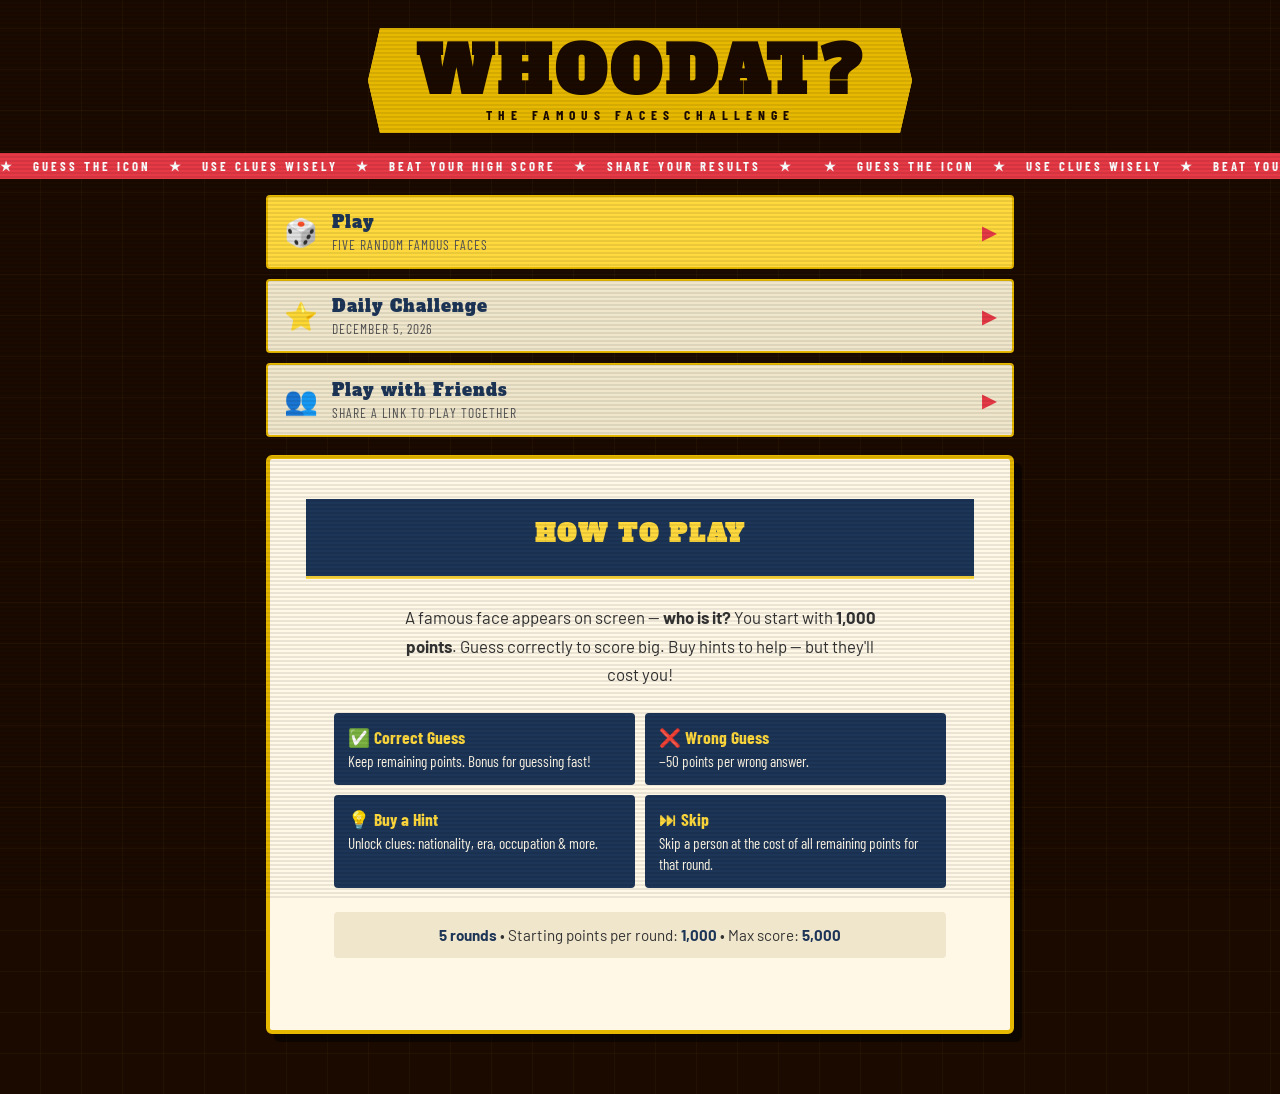
==== commit ae599a9b: "welcome: move play buttons above how to play; add scrolling ticker Play mode cards extracted from in" ====
--- a/index.html
+++ b/index.html
@@ -20,13 +20,44 @@
   </div>
 </header>
 
-<div class="ticker">★ &nbsp; Guess The Icon &nbsp; ★ &nbsp; Use Clues Wisely &nbsp; ★ &nbsp; Beat Your High Score &nbsp; ★ &nbsp; Share Your Results &nbsp; ★</div>
+<div class="ticker" aria-hidden="true">
+  <div class="ticker-track">
+    <span>★ &nbsp; Guess The Icon &nbsp; ★ &nbsp; Use Clues Wisely &nbsp; ★ &nbsp; Beat Your High Score &nbsp; ★ &nbsp; Share Your Results &nbsp; ★ &nbsp;&nbsp;&nbsp;</span>
+    <span>★ &nbsp; Guess The Icon &nbsp; ★ &nbsp; Use Clues Wisely &nbsp; ★ &nbsp; Beat Your High Score &nbsp; ★ &nbsp; Share Your Results &nbsp; ★ &nbsp;&nbsp;&nbsp;</span>
+  </div>
+</div>
 
 <div id="app">
 
   <!-- WELCOME SCREEN -->
   <div id="screen-welcome" class="screen active">
-    <div class="card mt-16">
+    <div class="mode-cards mt-16">
+      <button class="mode-card mode-card-primary" onclick="playRandom()">
+        <span class="mode-icon">🎲</span>
+        <span class="mode-text">
+          <span class="mode-title">Play</span>
+          <span class="mode-desc">Five random famous faces</span>
+        </span>
+        <span class="mode-arrow">▶</span>
+      </button>
+      <button class="mode-card" onclick="startDailyChallenge()">
+        <span class="mode-icon">⭐</span>
+        <span class="mode-text">
+          <span class="mode-title">Daily Challenge</span>
+          <span class="mode-desc" id="daily-date">…</span>
+        </span>
+        <span class="mode-arrow">▶</span>
+      </button>
+      <button class="mode-card" onclick="openPwfModal()">
+        <span class="mode-icon">👥</span>
+        <span class="mode-text">
+          <span class="mode-title">Play with Friends</span>
+          <span class="mode-desc">Share a link to play together</span>
+        </span>
+        <span class="mode-arrow">▶</span>
+      </button>
+    </div>
+    <div class="card" style="margin-top:16px;">
       <div style="background:var(--blue);padding:18px 24px 14px;border-bottom:3px solid var(--gold);">
         <h2 style="font-family:'Alfa Slab One',serif;font-size:1.5rem;color:var(--gold);letter-spacing:2px;text-transform:uppercase;">How To Play</h2>
       </div>
@@ -51,32 +82,6 @@
             <strong>⏭ Skip</strong>
             Skip a person at the cost of all remaining points for that round.
           </div>
-        </div>
-        <div class="mode-cards">
-          <button class="mode-card mode-card-primary" onclick="playRandom()">
-            <span class="mode-icon">🎲</span>
-            <span class="mode-text">
-              <span class="mode-title">Play</span>
-              <span class="mode-desc">Five random famous faces</span>
-            </span>
-            <span class="mode-arrow">▶</span>
-          </button>
-          <button class="mode-card" onclick="startDailyChallenge()">
-            <span class="mode-icon">⭐</span>
-            <span class="mode-text">
-              <span class="mode-title">Daily Challenge</span>
-              <span class="mode-desc" id="daily-date">…</span>
-            </span>
-            <span class="mode-arrow">▶</span>
-          </button>
-          <button class="mode-card" onclick="openPwfModal()">
-            <span class="mode-icon">👥</span>
-            <span class="mode-text">
-              <span class="mode-title">Play with Friends</span>
-              <span class="mode-desc">Share a link to play together</span>
-            </span>
-            <span class="mode-arrow">▶</span>
-          </button>
         </div>
         <div style="background:var(--cream-dark);border-radius:4px;padding:14px 18px;font-size:0.95rem;color:#333;">
           <strong style="color:var(--blue);">5 rounds</strong> • Starting points per round: <strong style="color:var(--blue);">1,000</strong> • Max score: <strong style="color:var(--blue);">5,000</strong>
--- a/styles.css
+++ b/styles.css
@@ -438,13 +438,12 @@
 
 /* ── AUTOCOMPLETE ── */
 #autocomplete-list {
-  position: absolute;
-  top: 100%; left: 0; right: 80px;
+  position: fixed;
   background: var(--cream);
   border: 3px solid var(--blue);
   border-top: none;
   border-radius: 0 0 4px 4px;
-  z-index: 100;
+  z-index: 1000;
   max-height: 200px;
   overflow-y: auto;
   display: none;
@@ -720,9 +719,18 @@
   letter-spacing: 3px;
   text-transform: uppercase;
   padding: 5px 0;
-  text-align: center;
   overflow: hidden;
   white-space: nowrap;
+}
+.ticker-track {
+  display: inline-block;
+  white-space: nowrap;
+  animation: ticker-scroll 22s linear infinite;
+}
+.ticker-track span { display: inline-block; }
+@keyframes ticker-scroll {
+  0%   { transform: translateX(0); }
+  100% { transform: translateX(-50%); }
 }
 .round-actions {
   display: flex;
